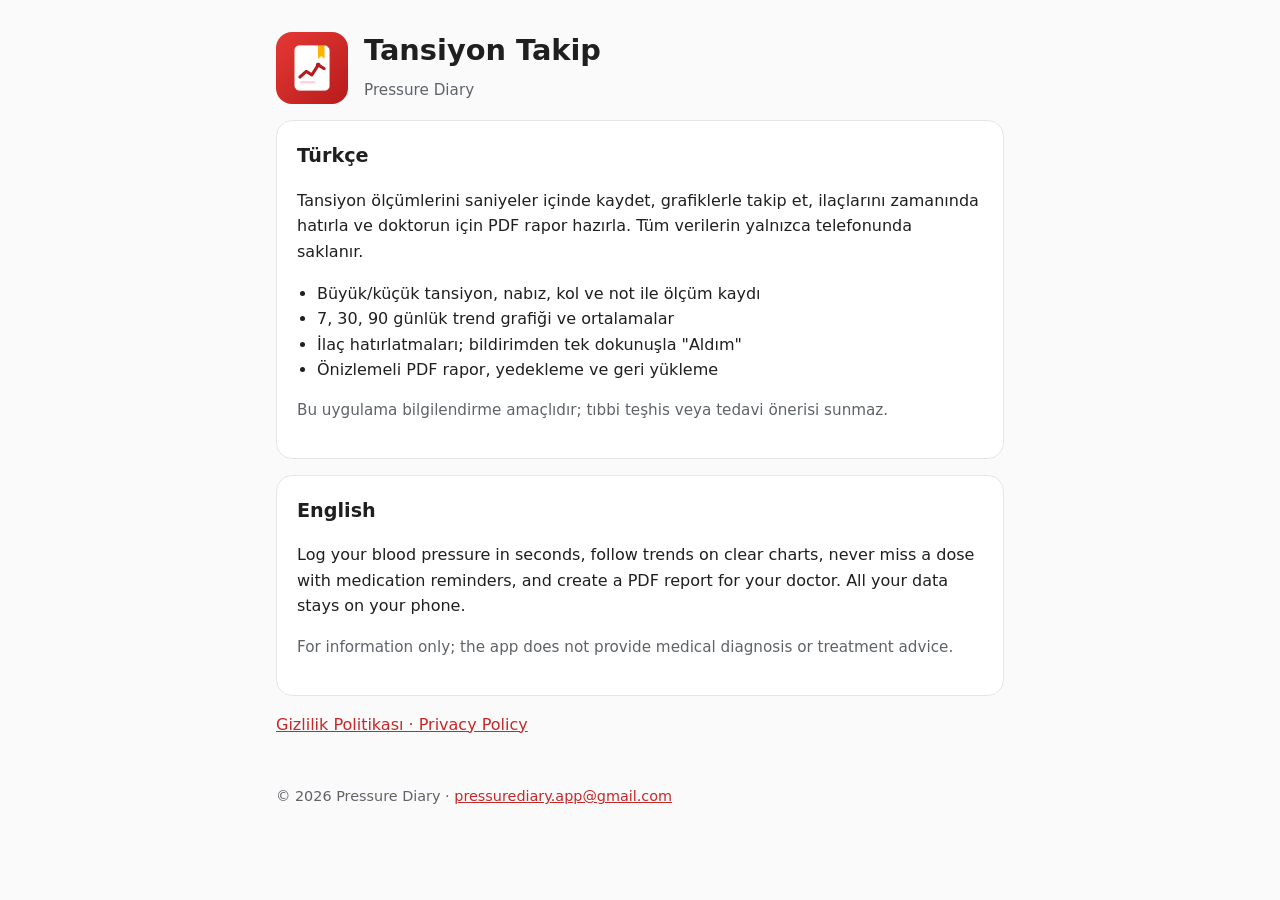
==== index.html @ acbf0330 "Website and privacy policy" ====
<!doctype html>
<html lang="tr">
<head>
  <meta charset="utf-8">
  <meta name="viewport" content="width=device-width, initial-scale=1">
  <title>Pressure Diary · Tansiyon Takip</title>
  <meta name="description" content="Tansiyon ölçümlerini kaydet, ilaç hatırlatmaları al, doktorun için PDF rapor oluştur. Log blood pressure, get medication reminders, share PDF reports.">
  <link rel="stylesheet" href="style.css">
</head>
<body>
<main>
  <div class="app">
    <img src="icon.png" alt="Pressure Diary icon">
    <div>
      <h1>Tansiyon Takip</h1>
      <span class="muted">Pressure Diary</span>
    </div>
  </div>

  <div class="card">
    <h2 style="margin-top:0">Türkçe</h2>
    <p>Tansiyon ölçümlerini saniyeler içinde kaydet, grafiklerle takip et, ilaçlarını zamanında hatırla ve doktorun için PDF rapor hazırla.
      Tüm verilerin yalnızca telefonunda saklanır.</p>
    <ul>
      <li>Büyük/küçük tansiyon, nabız, kol ve not ile ölçüm kaydı</li>
      <li>7, 30, 90 günlük trend grafiği ve ortalamalar</li>
      <li>İlaç hatırlatmaları; bildirimden tek dokunuşla "Aldım"</li>
      <li>Önizlemeli PDF rapor, yedekleme ve geri yükleme</li>
    </ul>
    <p class="muted">Bu uygulama bilgilendirme amaçlıdır; tıbbi teşhis veya tedavi önerisi sunmaz.</p>
  </div>

  <div class="card">
    <h2 style="margin-top:0">English</h2>
    <p>Log your blood pressure in seconds, follow trends on clear charts, never miss a dose with medication reminders,
      and create a PDF report for your doctor. All your data stays on your phone.</p>
    <p class="muted">For information only; the app does not provide medical diagnosis or treatment advice.</p>
  </div>

  <p><a href="privacy.html">Gizlilik Politikası · Privacy Policy</a></p>

  <footer>© 2026 Pressure Diary · <a href="mailto:pressurediary.app@gmail.com">pressurediary.app@gmail.com</a></footer>
</main>
</body>
</html>
---- style.css ----
:root {
  --bg: #fafafa;
  --surface: #ffffff;
  --text: #1f1f1f;
  --muted: #5f6368;
  --accent: #c62828;
  --border: #e6e6e6;
}
@media (prefers-color-scheme: dark) {
  :root {
    --bg: #121212;
    --surface: #1e1e1e;
    --text: #ececec;
    --muted: #a8a8a8;
    --accent: #ef6b6b;
    --border: #2c2c2c;
  }
}
* { box-sizing: border-box; }
body {
  margin: 0;
  background: var(--bg);
  color: var(--text);
  font: 16px/1.6 system-ui, -apple-system, "Segoe UI", Roboto, sans-serif;
}
main { max-width: 760px; margin: 0 auto; padding: 32px 16px 64px; }
a { color: var(--accent); }
h1 { font-size: 1.8rem; line-height: 1.25; margin: 0 0 8px; }
h2 { font-size: 1.2rem; margin: 32px 0 8px; }
h3 { font-size: 1rem; margin: 20px 0 4px; }
p, li { color: var(--text); }
.muted { color: var(--muted); font-size: 0.95rem; }
.card {
  background: var(--surface);
  border: 1px solid var(--border);
  border-radius: 16px;
  padding: 20px;
  margin: 16px 0;
}
.app { display: flex; gap: 16px; align-items: center; }
.app img { width: 72px; height: 72px; border-radius: 16px; flex: none; }
.lang { display: flex; gap: 12px; margin: 16px 0 8px; font-size: 0.95rem; }
table { width: 100%; border-collapse: collapse; font-size: 0.95rem; }
th, td { text-align: left; padding: 8px; border-bottom: 1px solid var(--border); vertical-align: top; }
footer { margin-top: 48px; color: var(--muted); font-size: 0.9rem; }
.card > ul { margin: 0; padding-left: 20px; }
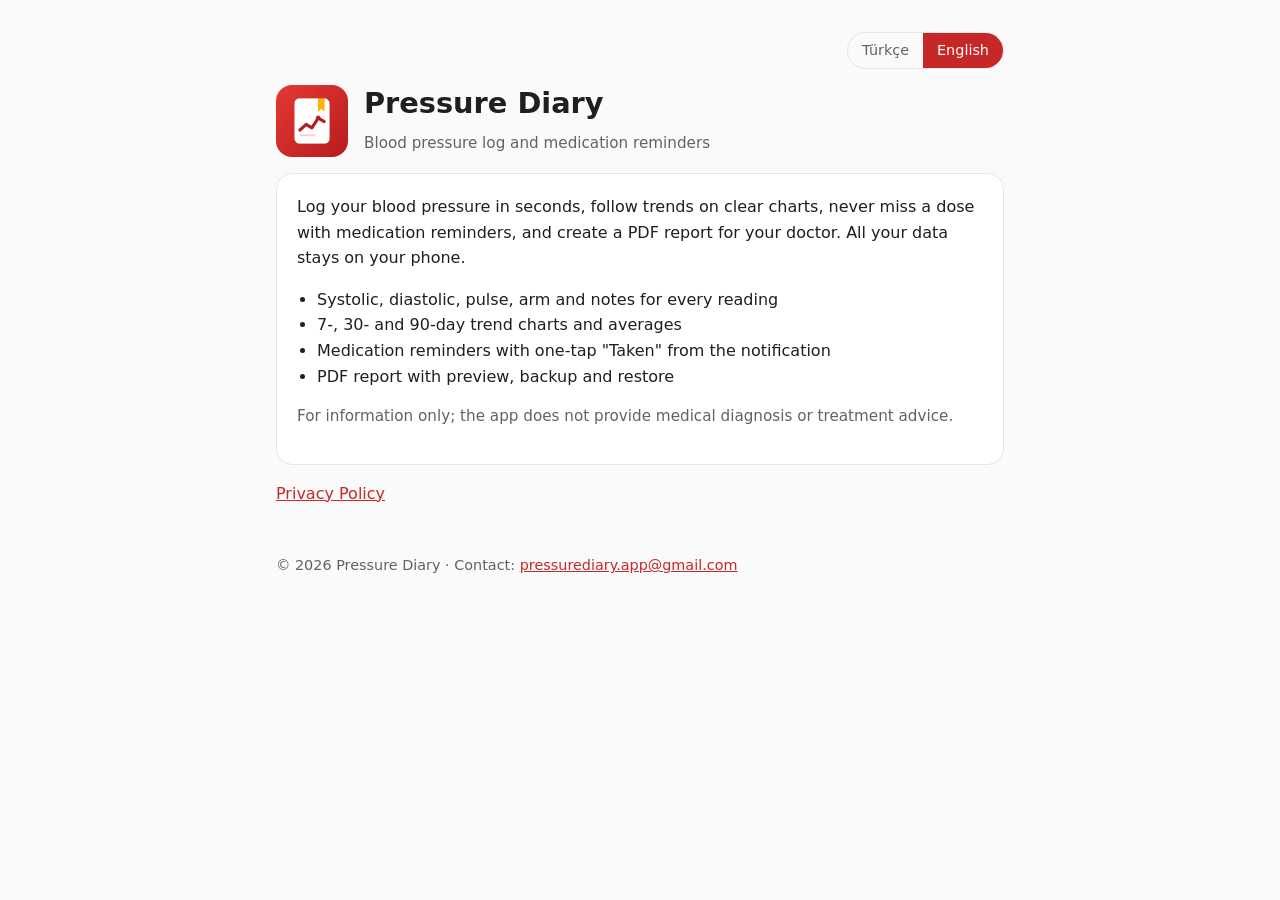
==== commit 6c7a870f: "Language switch: show one language at a time" ====
--- a/index.html
+++ b/index.html
@@ -1,25 +1,34 @@
 <!doctype html>
-<html lang="tr">
+<html lang="tr" data-title-tr="Tansiyon Takip · Tansiyon günlüğü ve ilaç hatırlatıcı"
+      data-title-en="Pressure Diary · Blood pressure log and medication reminders">
 <head>
   <meta charset="utf-8">
   <meta name="viewport" content="width=device-width, initial-scale=1">
-  <title>Pressure Diary · Tansiyon Takip</title>
+  <title>Tansiyon Takip · Pressure Diary</title>
   <meta name="description" content="Tansiyon ölçümlerini kaydet, ilaç hatırlatmaları al, doktorun için PDF rapor oluştur. Log blood pressure, get medication reminders, share PDF reports.">
   <link rel="stylesheet" href="style.css">
+  <script src="lang.js" defer></script>
 </head>
 <body>
 <main>
-  <div class="app">
-    <img src="icon.png" alt="Pressure Diary icon">
-    <div>
-      <h1>Tansiyon Takip</h1>
-      <span class="muted">Pressure Diary</span>
+  <div class="topbar">
+    <div class="switch" role="group" aria-label="Language / Dil">
+      <button type="button" data-set-lang="tr">Türkçe</button>
+      <button type="button" data-set-lang="en">English</button>
     </div>
   </div>
 
-  <div class="card">
-    <h2 style="margin-top:0">Türkçe</h2>
-    <p>Tansiyon ölçümlerini saniyeler içinde kaydet, grafiklerle takip et, ilaçlarını zamanında hatırla ve doktorun için PDF rapor hazırla.
+  <div class="app">
+    <img src="icon.png" alt="">
+    <div>
+      <h1><span data-lang="tr">Tansiyon Takip</span><span data-lang="en">Pressure Diary</span></h1>
+      <span class="muted" data-lang="tr">Tansiyon günlüğü ve ilaç hatırlatıcı</span>
+      <span class="muted" data-lang="en">Blood pressure log and medication reminders</span>
+    </div>
+  </div>
+
+  <div class="card" data-lang="tr">
+    <p style="margin-top:0">Tansiyon ölçümlerini saniyeler içinde kaydet, grafiklerle takip et, ilaçlarını zamanında hatırla ve doktorun için PDF rapor hazırla.
       Tüm verilerin yalnızca telefonunda saklanır.</p>
     <ul>
       <li>Büyük/küçük tansiyon, nabız, kol ve not ile ölçüm kaydı</li>
@@ -30,16 +39,26 @@
     <p class="muted">Bu uygulama bilgilendirme amaçlıdır; tıbbi teşhis veya tedavi önerisi sunmaz.</p>
   </div>
 
-  <div class="card">
-    <h2 style="margin-top:0">English</h2>
-    <p>Log your blood pressure in seconds, follow trends on clear charts, never miss a dose with medication reminders,
+  <div class="card" data-lang="en">
+    <p style="margin-top:0">Log your blood pressure in seconds, follow trends on clear charts, never miss a dose with medication reminders,
       and create a PDF report for your doctor. All your data stays on your phone.</p>
+    <ul>
+      <li>Systolic, diastolic, pulse, arm and notes for every reading</li>
+      <li>7-, 30- and 90-day trend charts and averages</li>
+      <li>Medication reminders with one-tap "Taken" from the notification</li>
+      <li>PDF report with preview, backup and restore</li>
+    </ul>
     <p class="muted">For information only; the app does not provide medical diagnosis or treatment advice.</p>
   </div>
 
-  <p><a href="privacy.html">Gizlilik Politikası · Privacy Policy</a></p>
+  <p>
+    <a href="privacy.html" data-lang="tr">Gizlilik Politikası</a>
+    <a href="privacy.html" data-lang="en">Privacy Policy</a>
+  </p>
 
-  <footer>© 2026 Pressure Diary · <a href="mailto:pressurediary.app@gmail.com">pressurediary.app@gmail.com</a></footer>
+  <footer>© 2026 Pressure Diary ·
+    <span data-lang="tr">İletişim:</span><span data-lang="en">Contact:</span>
+    <a href="mailto:pressurediary.app@gmail.com">pressurediary.app@gmail.com</a></footer>
 </main>
 </body>
 </html>
--- a/style.css
+++ b/style.css
@@ -44,3 +44,13 @@
 th, td { text-align: left; padding: 8px; border-bottom: 1px solid var(--border); vertical-align: top; }
 footer { margin-top: 48px; color: var(--muted); font-size: 0.9rem; }
 .card > ul { margin: 0; padding-left: 20px; }
+
+/* One language at a time (see lang.js) */
+html[lang="tr"] [data-lang="en"], html[lang="en"] [data-lang="tr"] { display: none !important; }
+.topbar { display: flex; justify-content: flex-end; margin-bottom: 16px; }
+.switch { display: inline-flex; border: 1px solid var(--border); border-radius: 999px; overflow: hidden; }
+.switch button {
+  font: inherit; font-size: 0.9rem; padding: 6px 14px; border: 0; cursor: pointer;
+  background: transparent; color: var(--muted);
+}
+.switch button[aria-pressed="true"] { background: var(--accent); color: #fff; }
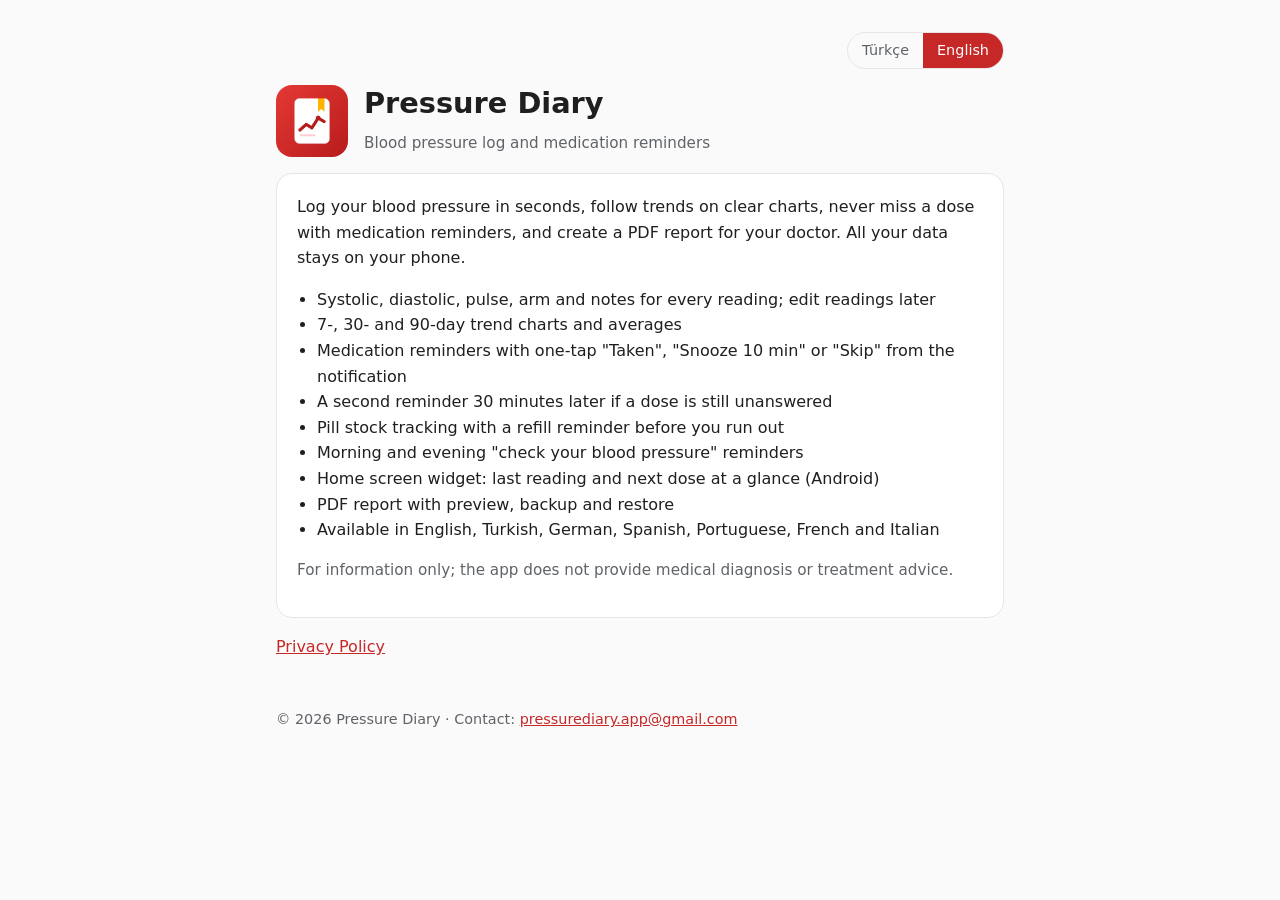
==== commit b8fe8350: "Site: new features, widget and notification details in privacy policy" ====
--- a/index.html
+++ b/index.html
@@ -31,10 +31,15 @@
     <p style="margin-top:0">Tansiyon ölçümlerini saniyeler içinde kaydet, grafiklerle takip et, ilaçlarını zamanında hatırla ve doktorun için PDF rapor hazırla.
       Tüm verilerin yalnızca telefonunda saklanır.</p>
     <ul>
-      <li>Büyük/küçük tansiyon, nabız, kol ve not ile ölçüm kaydı</li>
+      <li>Büyük/küçük tansiyon, nabız, kol ve not ile ölçüm kaydı; kayıtları sonradan düzenleme</li>
       <li>7, 30, 90 günlük trend grafiği ve ortalamalar</li>
-      <li>İlaç hatırlatmaları; bildirimden tek dokunuşla "Aldım"</li>
+      <li>İlaç hatırlatmaları; bildirimden tek dokunuşla "Aldım", "10 dk ertele" veya "Atla"</li>
+      <li>Yanıtlanmayan doz için 30 dakika sonra tekrar hatırlatma</li>
+      <li>İlaç stok takibi ve ilaç bitmeden uyarı</li>
+      <li>Sabah ve akşam "tansiyonunu ölç" hatırlatıcısı</li>
+      <li>Ana ekran widget'ı: son ölçüm ve sıradaki ilaç bir bakışta (Android)</li>
       <li>Önizlemeli PDF rapor, yedekleme ve geri yükleme</li>
+      <li>Türkçe, İngilizce, Almanca, İspanyolca, Portekizce, Fransızca ve İtalyanca</li>
     </ul>
     <p class="muted">Bu uygulama bilgilendirme amaçlıdır; tıbbi teşhis veya tedavi önerisi sunmaz.</p>
   </div>
@@ -43,10 +48,15 @@
     <p style="margin-top:0">Log your blood pressure in seconds, follow trends on clear charts, never miss a dose with medication reminders,
       and create a PDF report for your doctor. All your data stays on your phone.</p>
     <ul>
-      <li>Systolic, diastolic, pulse, arm and notes for every reading</li>
+      <li>Systolic, diastolic, pulse, arm and notes for every reading; edit readings later</li>
       <li>7-, 30- and 90-day trend charts and averages</li>
-      <li>Medication reminders with one-tap "Taken" from the notification</li>
+      <li>Medication reminders with one-tap "Taken", "Snooze 10 min" or "Skip" from the notification</li>
+      <li>A second reminder 30 minutes later if a dose is still unanswered</li>
+      <li>Pill stock tracking with a refill reminder before you run out</li>
+      <li>Morning and evening "check your blood pressure" reminders</li>
+      <li>Home screen widget: last reading and next dose at a glance (Android)</li>
       <li>PDF report with preview, backup and restore</li>
+      <li>Available in English, Turkish, German, Spanish, Portuguese, French and Italian</li>
     </ul>
     <p class="muted">For information only; the app does not provide medical diagnosis or treatment advice.</p>
   </div>
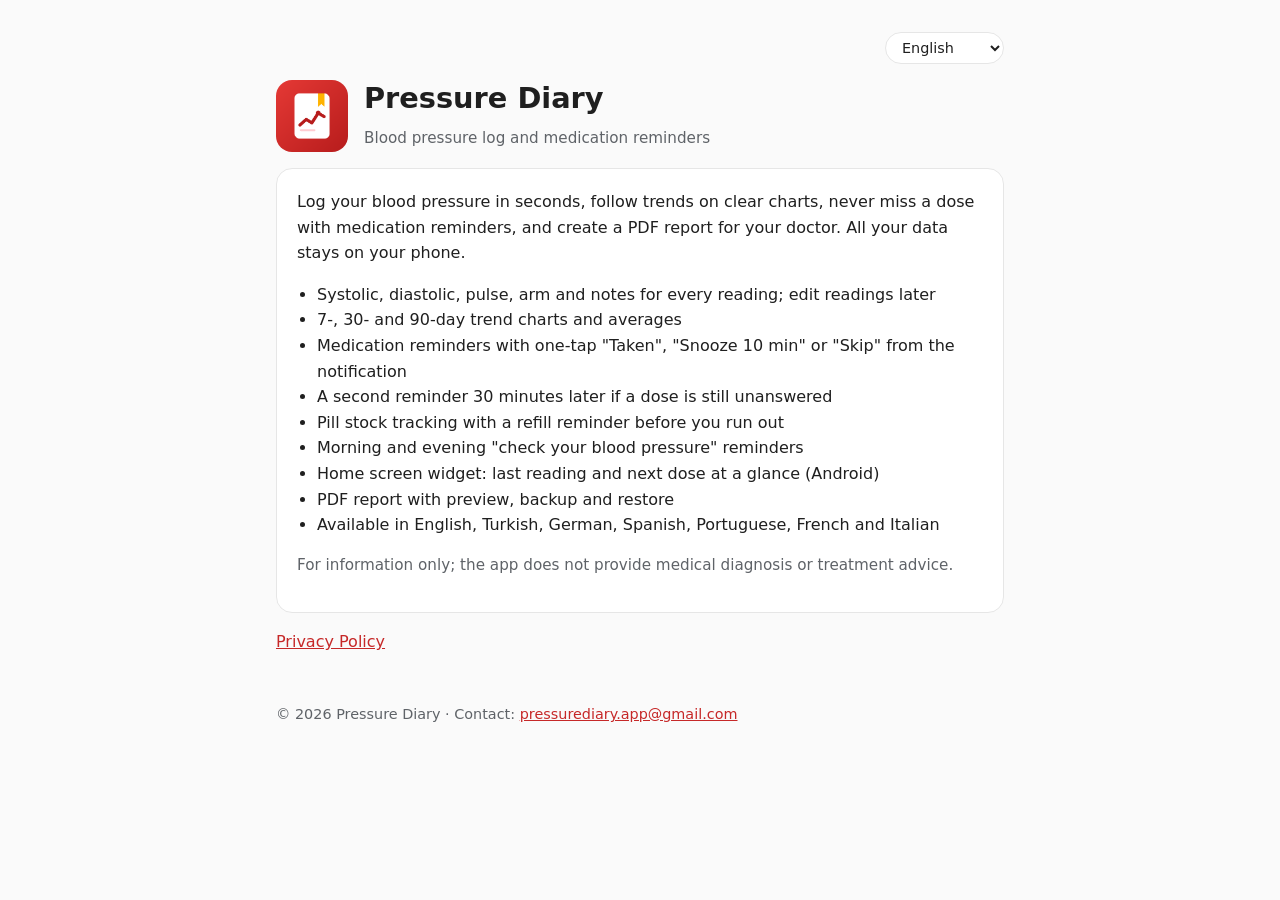
==== commit 1fe0e1b0: "Site: German, Spanish, Portuguese, French and Italian" ====
--- a/index.html
+++ b/index.html
@@ -1,6 +1,11 @@
 <!doctype html>
 <html lang="tr" data-title-tr="Tansiyon Takip · Tansiyon günlüğü ve ilaç hatırlatıcı"
-      data-title-en="Pressure Diary · Blood pressure log and medication reminders">
+      data-title-en="Pressure Diary · Blood pressure log and medication reminders"
+      data-title-de="Blutdruck-Tagebuch · Blutdruck-Protokoll und Medikamentenerinnerungen"
+      data-title-es="Diario de Presión · Registro de presión arterial y recordatorios de medicamentos"
+      data-title-pt="Diário de Pressão · Registro de pressão arterial e lembretes de medicamentos"
+      data-title-fr="Journal de Tension · Suivi de la tension artérielle et rappels de médicaments"
+      data-title-it="Diario della Pressione · Registro della pressione arteriosa e promemoria dei farmaci">
 <head>
   <meta charset="utf-8">
   <meta name="viewport" content="width=device-width, initial-scale=1">
@@ -12,18 +17,28 @@
 <body>
 <main>
   <div class="topbar">
-    <div class="switch" role="group" aria-label="Language / Dil">
-      <button type="button" data-set-lang="tr">Türkçe</button>
-      <button type="button" data-set-lang="en">English</button>
-    </div>
+    <select class="lang-select" data-lang-select aria-label="Language / Dil">
+      <option value="tr">Türkçe</option>
+      <option value="en">English</option>
+      <option value="de">Deutsch</option>
+      <option value="es">Español</option>
+      <option value="pt">Português</option>
+      <option value="fr">Français</option>
+      <option value="it">Italiano</option>
+    </select>
   </div>
 
   <div class="app">
     <img src="icon.png" alt="">
     <div>
-      <h1><span data-lang="tr">Tansiyon Takip</span><span data-lang="en">Pressure Diary</span></h1>
+      <h1><span data-lang="tr">Tansiyon Takip</span><span data-lang="en">Pressure Diary</span><span data-lang="de">Blutdruck-Tagebuch</span><span data-lang="es">Diario de Presión</span><span data-lang="pt">Diário de Pressão</span><span data-lang="fr">Journal de Tension</span><span data-lang="it">Diario della Pressione</span></h1>
       <span class="muted" data-lang="tr">Tansiyon günlüğü ve ilaç hatırlatıcı</span>
       <span class="muted" data-lang="en">Blood pressure log and medication reminders</span>
+      <span class="muted" data-lang="de">Blutdruck-Protokoll und Medikamentenerinnerungen</span>
+      <span class="muted" data-lang="es">Registro de presión arterial y recordatorios de medicamentos</span>
+      <span class="muted" data-lang="pt">Registro de pressão arterial e lembretes de medicamentos</span>
+      <span class="muted" data-lang="fr">Suivi de la tension artérielle et rappels de médicaments</span>
+      <span class="muted" data-lang="it">Registro della pressione arteriosa e promemoria dei farmaci</span>
     </div>
   </div>
 
@@ -61,13 +76,103 @@
     <p class="muted">For information only; the app does not provide medical diagnosis or treatment advice.</p>
   </div>
 
+  <div class="card" data-lang="de">
+    <p style="margin-top:0">Erfasse deinen Blutdruck in Sekunden, verfolge Trends in übersichtlichen Diagrammen, verpasse dank Medikamentenerinnerungen keine Dosis mehr
+      und erstelle einen PDF-Bericht für deinen Arzt. Alle deine Daten bleiben auf deinem Handy.</p>
+    <ul>
+      <li>Systolisch, diastolisch, Puls, Arm und Notizen für jede Messung; Messungen später bearbeiten</li>
+      <li>Trenddiagramme und Durchschnittswerte über 7, 30 und 90 Tage</li>
+      <li>Medikamentenerinnerungen mit „Eingenommen“, „In 10 Min. erinnern“ oder „Auslassen“ per Fingertipp direkt aus der Benachrichtigung</li>
+      <li>Eine zweite Erinnerung 30 Minuten später, wenn eine Dosis noch unbeantwortet ist</li>
+      <li>Tablettenvorrat verfolgen, mit Nachkauf-Erinnerung, bevor er aufgebraucht ist</li>
+      <li>Erinnerungen morgens und abends: „Miss deinen Blutdruck“</li>
+      <li>Startbildschirm-Widget: letzte Messung und nächste Dosis auf einen Blick (Android)</li>
+      <li>PDF-Bericht mit Vorschau, Sicherung und Wiederherstellung</li>
+      <li>Verfügbar auf Englisch, Türkisch, Deutsch, Spanisch, Portugiesisch, Französisch und Italienisch</li>
+    </ul>
+    <p class="muted">Nur zu Informationszwecken; die App bietet keine medizinische Diagnose oder Behandlungsempfehlung.</p>
+  </div>
+
+  <div class="card" data-lang="es">
+    <p style="margin-top:0">Registra tu presión arterial en segundos, sigue su evolución en gráficos claros, no te saltes ninguna dosis gracias a los recordatorios de medicamentos
+      y crea un informe PDF para tu médico. Todos tus datos se quedan en tu teléfono.</p>
+    <ul>
+      <li>Sistólica, diastólica, pulso, brazo y notas en cada medición; edita las mediciones más tarde</li>
+      <li>Gráficos de evolución y promedios de 7, 30 y 90 días</li>
+      <li>Recordatorios de medicamentos con "Tomada", "Posponer 10 min" u "Omitir" con un solo toque desde la notificación</li>
+      <li>Un segundo recordatorio 30 minutos después si una dosis sigue sin respuesta</li>
+      <li>Control de existencias de pastillas con un recordatorio de reposición antes de que se acaben</li>
+      <li>Recordatorios de mañana y de noche para "medir tu presión arterial"</li>
+      <li>Widget de pantalla de inicio: última medición y próxima dosis de un vistazo (Android)</li>
+      <li>Informe PDF con vista previa, copia de seguridad y restauración</li>
+      <li>Disponible en inglés, turco, alemán, español, portugués, francés e italiano</li>
+    </ul>
+    <p class="muted">Solo informativo; la app no ofrece diagnóstico médico ni consejos de tratamiento.</p>
+  </div>
+
+  <div class="card" data-lang="pt">
+    <p style="margin-top:0">Registre sua pressão arterial em segundos, acompanhe as tendências em gráficos claros, nunca esqueça uma dose com os lembretes de medicamentos
+      e crie um relatório em PDF para o seu médico. Todos os seus dados ficam no seu celular.</p>
+    <ul>
+      <li>Sistólica, diastólica, pulso, braço e anotações em cada medição; edite as medições depois</li>
+      <li>Gráficos de tendência e médias de 7, 30 e 90 dias</li>
+      <li>Lembretes de medicamentos com "Tomei", "Adiar 10 min" ou "Pular" com um toque direto na notificação</li>
+      <li>Um segundo lembrete 30 minutos depois se uma dose ainda não tiver sido respondida</li>
+      <li>Controle do estoque de comprimidos com lembrete de reposição antes que acabem</li>
+      <li>Lembretes de manhã e à noite para "medir sua pressão arterial"</li>
+      <li>Widget na tela inicial: última medição e próxima dose num relance (Android)</li>
+      <li>Relatório em PDF com pré-visualização, backup e restauração</li>
+      <li>Disponível em inglês, turco, alemão, espanhol, português, francês e italiano</li>
+    </ul>
+    <p class="muted">Apenas informativo; o app não fornece diagnóstico médico nem orientação de tratamento.</p>
+  </div>
+
+  <div class="card" data-lang="fr">
+    <p style="margin-top:0">Notez votre tension artérielle en quelques secondes, suivez son évolution sur des graphiques clairs, n’oubliez plus aucune prise grâce aux rappels de médicaments,
+      et créez un rapport PDF pour votre médecin. Toutes vos données restent sur votre téléphone.</p>
+    <ul>
+      <li>Systolique, diastolique, pouls, bras et notes pour chaque mesure ; modifiez vos mesures plus tard</li>
+      <li>Graphiques d’évolution et moyennes sur 7, 30 et 90 jours</li>
+      <li>Rappels de médicaments avec « Pris », « Rappel dans 10 min » ou « Ignorer » en un geste depuis la notification</li>
+      <li>Un second rappel 30 minutes plus tard si une prise reste sans réponse</li>
+      <li>Suivi du stock de comprimés avec un rappel de renouvellement avant d’être à court</li>
+      <li>Rappels « Mesurez votre tension » le matin et le soir</li>
+      <li>Widget d’écran d’accueil : dernière mesure et prochaine prise en un coup d’œil (Android)</li>
+      <li>Rapport PDF avec aperçu, sauvegarde et restauration</li>
+      <li>Disponible en anglais, turc, allemand, espagnol, portugais, français et italien</li>
+    </ul>
+    <p class="muted">À titre informatif uniquement ; l’application ne fournit ni diagnostic médical ni conseil de traitement.</p>
+  </div>
+
+  <div class="card" data-lang="it">
+    <p style="margin-top:0">Registra la pressione arteriosa in pochi secondi, segui l’andamento su grafici chiari, non saltare mai una dose grazie ai promemoria dei farmaci
+      e crea un report PDF per il tuo medico. Tutti i tuoi dati restano sul tuo telefono.</p>
+    <ul>
+      <li>Sistolica, diastolica, battito, braccio e note per ogni misurazione; puoi modificare le misurazioni in seguito</li>
+      <li>Grafici dell’andamento e medie a 7, 30 e 90 giorni</li>
+      <li>Promemoria dei farmaci con “Presa”, “Posticipa 10 min” o “Salta” con un solo tocco dalla notifica</li>
+      <li>Un secondo promemoria 30 minuti dopo se una dose è ancora senza risposta</li>
+      <li>Monitoraggio della scorta di compresse con un promemoria per il rifornimento prima che finiscano</li>
+      <li>Promemoria mattutini e serali per “misurare la pressione”</li>
+      <li>Widget della schermata Home: ultima misurazione e prossima dose a colpo d’occhio (Android)</li>
+      <li>Report PDF con anteprima, backup e ripristino</li>
+      <li>Disponibile in inglese, turco, tedesco, spagnolo, portoghese, francese e italiano</li>
+    </ul>
+    <p class="muted">Solo a scopo informativo; l’app non fornisce diagnosi mediche né consigli terapeutici.</p>
+  </div>
+
   <p>
     <a href="privacy.html" data-lang="tr">Gizlilik Politikası</a>
     <a href="privacy.html" data-lang="en">Privacy Policy</a>
+    <a href="privacy.html" data-lang="de">Datenschutzerklärung</a>
+    <a href="privacy.html" data-lang="es">Política de privacidad</a>
+    <a href="privacy.html" data-lang="pt">Política de Privacidade</a>
+    <a href="privacy.html" data-lang="fr">Politique de confidentialité</a>
+    <a href="privacy.html" data-lang="it">Informativa sulla privacy</a>
   </p>
 
   <footer>© 2026 Pressure Diary ·
-    <span data-lang="tr">İletişim:</span><span data-lang="en">Contact:</span>
+    <span data-lang="tr">İletişim:</span><span data-lang="en">Contact:</span><span data-lang="de">Kontakt:</span><span data-lang="es">Contacto:</span><span data-lang="pt">Contato:</span><span data-lang="fr">Contact :</span><span data-lang="it">Contatto:</span>
     <a href="mailto:pressurediary.app@gmail.com">pressurediary.app@gmail.com</a></footer>
 </main>
 </body>
--- a/style.css
+++ b/style.css
@@ -46,11 +46,16 @@
 .card > ul { margin: 0; padding-left: 20px; }
 
 /* One language at a time (see lang.js) */
-html[lang="tr"] [data-lang="en"], html[lang="en"] [data-lang="tr"] { display: none !important; }
+html[lang="tr"] [data-lang]:not([data-lang="tr"]) { display: none !important; }
+html[lang="en"] [data-lang]:not([data-lang="en"]) { display: none !important; }
+html[lang="de"] [data-lang]:not([data-lang="de"]) { display: none !important; }
+html[lang="es"] [data-lang]:not([data-lang="es"]) { display: none !important; }
+html[lang="pt"] [data-lang]:not([data-lang="pt"]) { display: none !important; }
+html[lang="fr"] [data-lang]:not([data-lang="fr"]) { display: none !important; }
+html[lang="it"] [data-lang]:not([data-lang="it"]) { display: none !important; }
 .topbar { display: flex; justify-content: flex-end; margin-bottom: 16px; }
-.switch { display: inline-flex; border: 1px solid var(--border); border-radius: 999px; overflow: hidden; }
-.switch button {
-  font: inherit; font-size: 0.9rem; padding: 6px 14px; border: 0; cursor: pointer;
-  background: transparent; color: var(--muted);
+.lang-select {
+  font: inherit; font-size: 0.9rem; padding: 6px 12px; cursor: pointer;
+  border: 1px solid var(--border); border-radius: 999px;
+  background: var(--surface); color: var(--text);
 }
-.switch button[aria-pressed="true"] { background: var(--accent); color: #fff; }
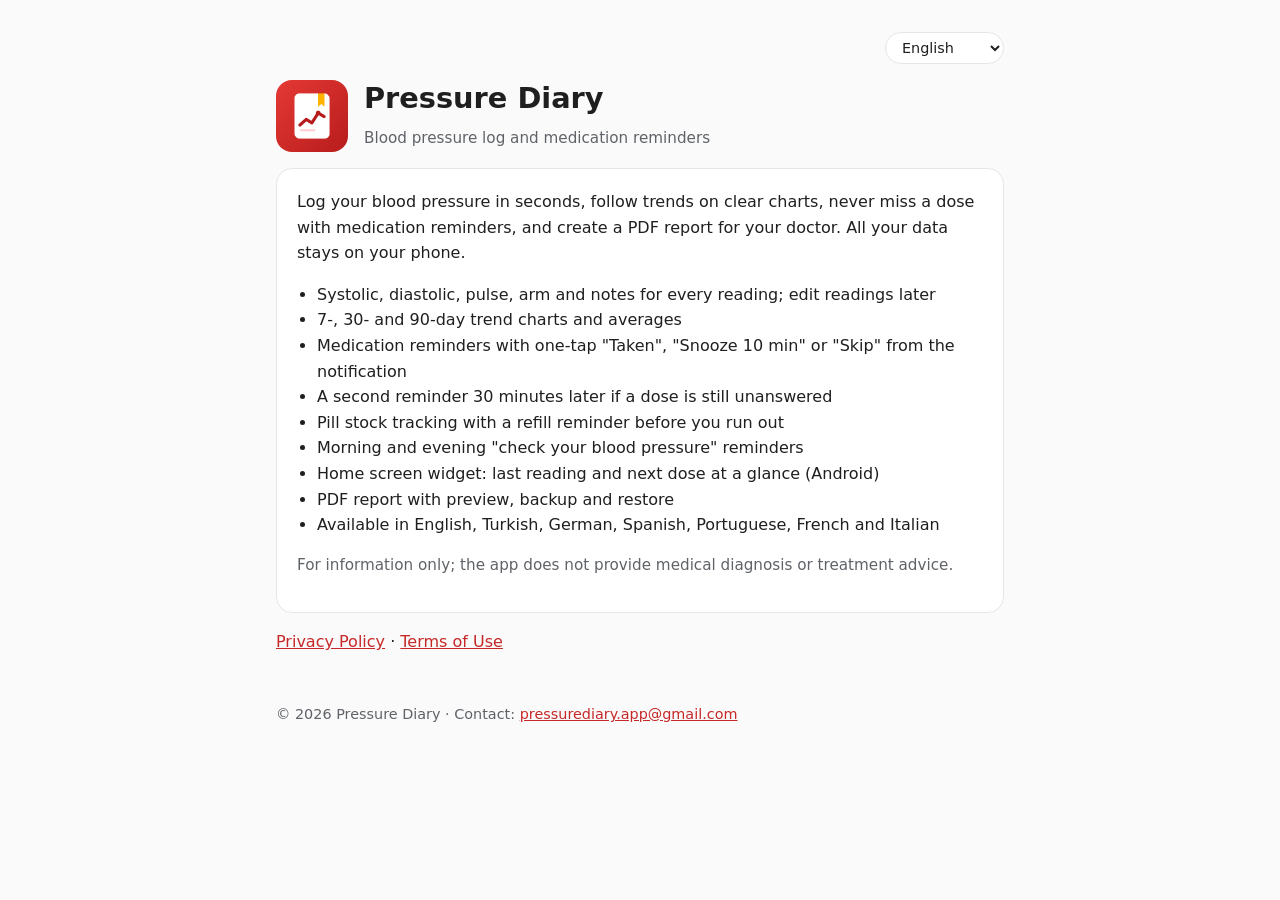
==== commit dcf43a5d: "Terms of Use in 7 languages" ====
--- a/index.html
+++ b/index.html
@@ -169,6 +169,13 @@
     <a href="privacy.html" data-lang="pt">Política de Privacidade</a>
     <a href="privacy.html" data-lang="fr">Politique de confidentialité</a>
     <a href="privacy.html" data-lang="it">Informativa sulla privacy</a>
+    <span data-lang="tr">· <a href="terms.html">Kullanım Koşulları</a></span>
+    <span data-lang="en">· <a href="terms.html">Terms of Use</a></span>
+    <span data-lang="de">· <a href="terms.html">Nutzungsbedingungen</a></span>
+    <span data-lang="es">· <a href="terms.html">Condiciones de uso</a></span>
+    <span data-lang="pt">· <a href="terms.html">Termos de Uso</a></span>
+    <span data-lang="fr">· <a href="terms.html">Conditions d’utilisation</a></span>
+    <span data-lang="it">· <a href="terms.html">Condizioni d’uso</a></span>
   </p>
 
   <footer>© 2026 Pressure Diary ·
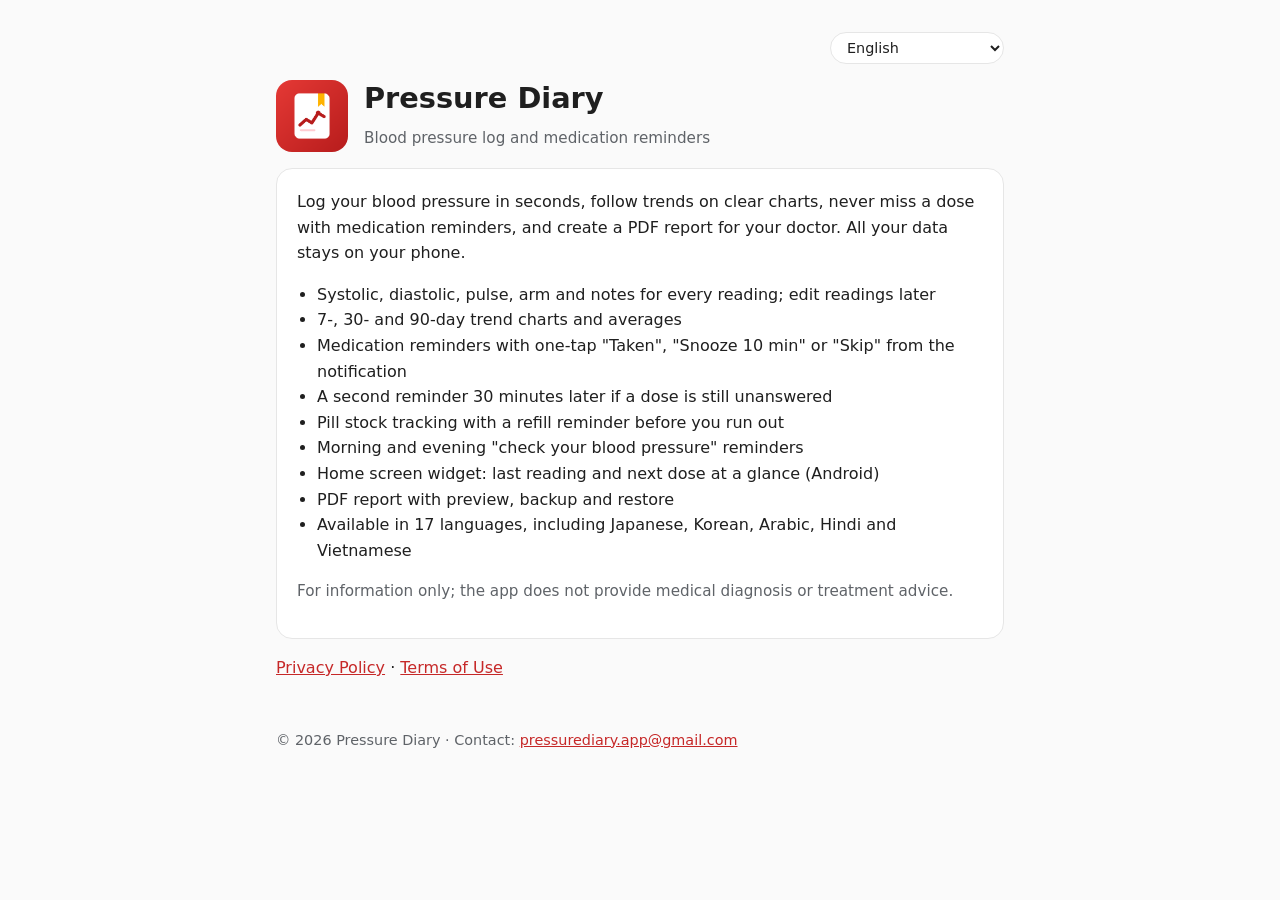
==== commit 827906ef: "Add 10 languages to site: ru, uk, pl, id, hi, ar, ja, ko, vi, nl Home, privacy and terms pages now c" ====
--- a/index.html
+++ b/index.html
@@ -5,7 +5,17 @@
       data-title-es="Diario de Presión · Registro de presión arterial y recordatorios de medicamentos"
       data-title-pt="Diário de Pressão · Registro de pressão arterial e lembretes de medicamentos"
       data-title-fr="Journal de Tension · Suivi de la tension artérielle et rappels de médicaments"
-      data-title-it="Diario della Pressione · Registro della pressione arteriosa e promemoria dei farmaci">
+      data-title-it="Diario della Pressione · Registro della pressione arteriosa e promemoria dei farmaci"
+      data-title-ru="Дневник давления · Дневник давления и напоминания о лекарствах"
+      data-title-uk="Щоденник тиску · Щоденник тиску та нагадування про ліки"
+      data-title-pl="Dziennik ciśnienia · Dziennik ciśnienia i przypomnienia o lekach"
+      data-title-id="Catatan Tensi · Catatan tekanan darah dan pengingat obat"
+      data-title-hi="बीपी डायरी · ब्लड प्रेशर डायरी और दवा रिमाइंडर"
+      data-title-ar="مفكرة ضغط الدم · مفكرة ضغط الدم وتذكيرات الأدوية"
+      data-title-ja="血圧手帳 · 血圧の記録とお薬のリマインダー"
+      data-title-ko="혈압 수첩 · 혈압 기록과 복약 알림"
+      data-title-vi="Nhật ký huyết áp · Nhật ký huyết áp và nhắc uống thuốc"
+      data-title-nl="Bloeddrukdagboek · Bloeddruklogboek en medicijnherinneringen">
 <head>
   <meta charset="utf-8">
   <meta name="viewport" content="width=device-width, initial-scale=1">
@@ -25,13 +35,23 @@
       <option value="pt">Português</option>
       <option value="fr">Français</option>
       <option value="it">Italiano</option>
+      <option value="ru">Русский</option>
+      <option value="uk">Українська</option>
+      <option value="pl">Polski</option>
+      <option value="id">Bahasa Indonesia</option>
+      <option value="hi">हिन्दी</option>
+      <option value="ar">العربية</option>
+      <option value="ja">日本語</option>
+      <option value="ko">한국어</option>
+      <option value="vi">Tiếng Việt</option>
+      <option value="nl">Nederlands</option>
     </select>
   </div>
 
   <div class="app">
     <img src="icon.png" alt="">
     <div>
-      <h1><span data-lang="tr">Tansiyon Takip</span><span data-lang="en">Pressure Diary</span><span data-lang="de">Blutdruck-Tagebuch</span><span data-lang="es">Diario de Presión</span><span data-lang="pt">Diário de Pressão</span><span data-lang="fr">Journal de Tension</span><span data-lang="it">Diario della Pressione</span></h1>
+      <h1><span data-lang="tr">Tansiyon Takip</span><span data-lang="en">Pressure Diary</span><span data-lang="de">Blutdruck-Tagebuch</span><span data-lang="es">Diario de Presión</span><span data-lang="pt">Diário de Pressão</span><span data-lang="fr">Journal de Tension</span><span data-lang="it">Diario della Pressione</span><span data-lang="ru">Дневник давления</span><span data-lang="uk">Щоденник тиску</span><span data-lang="pl">Dziennik ciśnienia</span><span data-lang="id">Catatan Tensi</span><span data-lang="hi">बीपी डायरी</span><span data-lang="ar">مفكرة ضغط الدم</span><span data-lang="ja">血圧手帳</span><span data-lang="ko">혈압 수첩</span><span data-lang="vi">Nhật ký huyết áp</span><span data-lang="nl">Bloeddrukdagboek</span></h1>
       <span class="muted" data-lang="tr">Tansiyon günlüğü ve ilaç hatırlatıcı</span>
       <span class="muted" data-lang="en">Blood pressure log and medication reminders</span>
       <span class="muted" data-lang="de">Blutdruck-Protokoll und Medikamentenerinnerungen</span>
@@ -39,6 +59,16 @@
       <span class="muted" data-lang="pt">Registro de pressão arterial e lembretes de medicamentos</span>
       <span class="muted" data-lang="fr">Suivi de la tension artérielle et rappels de médicaments</span>
       <span class="muted" data-lang="it">Registro della pressione arteriosa e promemoria dei farmaci</span>
+      <span class="muted" data-lang="ru">Дневник давления и напоминания о лекарствах</span>
+      <span class="muted" data-lang="uk">Щоденник тиску та нагадування про ліки</span>
+      <span class="muted" data-lang="pl">Dziennik ciśnienia i przypomnienia o lekach</span>
+      <span class="muted" data-lang="id">Catatan tekanan darah dan pengingat obat</span>
+      <span class="muted" data-lang="hi">ब्लड प्रेशर डायरी और दवा रिमाइंडर</span>
+      <span class="muted" data-lang="ar">مفكرة ضغط الدم وتذكيرات الأدوية</span>
+      <span class="muted" data-lang="ja">血圧の記録とお薬のリマインダー</span>
+      <span class="muted" data-lang="ko">혈압 기록과 복약 알림</span>
+      <span class="muted" data-lang="vi">Nhật ký huyết áp và nhắc uống thuốc</span>
+      <span class="muted" data-lang="nl">Bloeddruklogboek en medicijnherinneringen</span>
     </div>
   </div>
 
@@ -54,7 +84,7 @@
       <li>Sabah ve akşam "tansiyonunu ölç" hatırlatıcısı</li>
       <li>Ana ekran widget'ı: son ölçüm ve sıradaki ilaç bir bakışta (Android)</li>
       <li>Önizlemeli PDF rapor, yedekleme ve geri yükleme</li>
-      <li>Türkçe, İngilizce, Almanca, İspanyolca, Portekizce, Fransızca ve İtalyanca</li>
+      <li>17 dilde: Türkçe, İngilizce, Almanca, İspanyolca, Portekizce, Fransızca, İtalyanca, Felemenkçe, Rusça, Ukraynaca, Lehçe, Endonezce, Vietnamca, Hintçe, Arapça, Japonca ve Korece</li>
     </ul>
     <p class="muted">Bu uygulama bilgilendirme amaçlıdır; tıbbi teşhis veya tedavi önerisi sunmaz.</p>
   </div>
@@ -71,7 +101,7 @@
       <li>Morning and evening "check your blood pressure" reminders</li>
       <li>Home screen widget: last reading and next dose at a glance (Android)</li>
       <li>PDF report with preview, backup and restore</li>
-      <li>Available in English, Turkish, German, Spanish, Portuguese, French and Italian</li>
+      <li>Available in 17 languages, including Japanese, Korean, Arabic, Hindi and Vietnamese</li>
     </ul>
     <p class="muted">For information only; the app does not provide medical diagnosis or treatment advice.</p>
   </div>
@@ -88,7 +118,7 @@
       <li>Erinnerungen morgens und abends: „Miss deinen Blutdruck“</li>
       <li>Startbildschirm-Widget: letzte Messung und nächste Dosis auf einen Blick (Android)</li>
       <li>PDF-Bericht mit Vorschau, Sicherung und Wiederherstellung</li>
-      <li>Verfügbar auf Englisch, Türkisch, Deutsch, Spanisch, Portugiesisch, Französisch und Italienisch</li>
+      <li>Verfügbar in 17 Sprachen, darunter Niederländisch, Polnisch, Russisch, Japanisch und Koreanisch</li>
     </ul>
     <p class="muted">Nur zu Informationszwecken; die App bietet keine medizinische Diagnose oder Behandlungsempfehlung.</p>
   </div>
@@ -105,7 +135,7 @@
       <li>Recordatorios de mañana y de noche para "medir tu presión arterial"</li>
       <li>Widget de pantalla de inicio: última medición y próxima dosis de un vistazo (Android)</li>
       <li>Informe PDF con vista previa, copia de seguridad y restauración</li>
-      <li>Disponible en inglés, turco, alemán, español, portugués, francés e italiano</li>
+      <li>Disponible en 17 idiomas, entre ellos japonés, coreano, árabe, hindi y vietnamita</li>
     </ul>
     <p class="muted">Solo informativo; la app no ofrece diagnóstico médico ni consejos de tratamiento.</p>
   </div>
@@ -122,7 +152,7 @@
       <li>Lembretes de manhã e à noite para "medir sua pressão arterial"</li>
       <li>Widget na tela inicial: última medição e próxima dose num relance (Android)</li>
       <li>Relatório em PDF com pré-visualização, backup e restauração</li>
-      <li>Disponível em inglês, turco, alemão, espanhol, português, francês e italiano</li>
+      <li>Disponível em 17 idiomas, incluindo japonês, coreano, árabe, hindi e vietnamita</li>
     </ul>
     <p class="muted">Apenas informativo; o app não fornece diagnóstico médico nem orientação de tratamento.</p>
   </div>
@@ -139,7 +169,7 @@
       <li>Rappels « Mesurez votre tension » le matin et le soir</li>
       <li>Widget d’écran d’accueil : dernière mesure et prochaine prise en un coup d’œil (Android)</li>
       <li>Rapport PDF avec aperçu, sauvegarde et restauration</li>
-      <li>Disponible en anglais, turc, allemand, espagnol, portugais, français et italien</li>
+      <li>Disponible en 17 langues, dont le japonais, le coréen, l’arabe, le hindi et le vietnamien</li>
     </ul>
     <p class="muted">À titre informatif uniquement ; l’application ne fournit ni diagnostic médical ni conseil de traitement.</p>
   </div>
@@ -156,9 +186,169 @@
       <li>Promemoria mattutini e serali per “misurare la pressione”</li>
       <li>Widget della schermata Home: ultima misurazione e prossima dose a colpo d’occhio (Android)</li>
       <li>Report PDF con anteprima, backup e ripristino</li>
-      <li>Disponibile in inglese, turco, tedesco, spagnolo, portoghese, francese e italiano</li>
+      <li>Disponibile in 17 lingue, tra cui giapponese, coreano, arabo, hindi e vietnamita</li>
     </ul>
     <p class="muted">Solo a scopo informativo; l’app non fornisce diagnosi mediche né consigli terapeutici.</p>
+  </div>
+
+  <div class="card" data-lang="ru">
+    <p style="margin-top:0">Записывайте давление за секунды, следите за динамикой на понятных графиках, не пропускайте приём лекарств благодаря напоминаниям и создавайте PDF-отчёт для врача. Все ваши данные остаются на вашем телефоне.</p>
+    <ul>
+      <li>Верхнее и нижнее давление, пульс, рука и заметки для каждого измерения; измерения можно изменить позже</li>
+      <li>Графики динамики и средние значения за 7, 30 и 90 дней</li>
+      <li>Напоминания о лекарствах: «Принято», «Отложить на 10 мин» или «Пропустить» одним нажатием прямо из уведомления</li>
+      <li>Повторное напоминание через 30 минут, если приём не отмечен</li>
+      <li>Учёт запаса таблеток и напоминание пополнить его, пока они не закончились</li>
+      <li>Утренние и вечерние напоминания «проверьте давление»</li>
+      <li>Виджет на главном экране: последнее измерение и следующий приём с первого взгляда (Android)</li>
+      <li>PDF-отчёт с предпросмотром, резервное копирование и восстановление</li>
+      <li>Доступно на 17 языках, включая русский, украинский, японский и корейский</li>
+    </ul>
+    <p class="muted">Только для информации; приложение не ставит диагноз и не даёт рекомендаций по лечению.</p>
+  </div>
+
+  <div class="card" data-lang="uk">
+    <p style="margin-top:0">Записуйте тиск за секунди, стежте за динамікою на зрозумілих графіках, не пропускайте прийом ліків завдяки нагадуванням і створюйте PDF-звіт для лікаря. Усі ваші дані залишаються на вашому телефоні.</p>
+    <ul>
+      <li>Верхній і нижній тиск, пульс, рука та нотатки для кожного вимірювання; вимірювання можна змінити пізніше</li>
+      <li>Графіки динаміки та середні значення за 7, 30 і 90 днів</li>
+      <li>Нагадування про ліки: «Прийнято», «Відкласти на 10 хв» або «Пропустити» одним дотиком просто зі сповіщення</li>
+      <li>Повторне нагадування через 30 хвилин, якщо прийом не позначено</li>
+      <li>Облік запасу таблеток і нагадування поповнити його, доки вони не закінчилися</li>
+      <li>Ранкові та вечірні нагадування «перевірте тиск»</li>
+      <li>Віджет на головному екрані: останнє вимірювання та наступний прийом з першого погляду (Android)</li>
+      <li>PDF-звіт з попереднім переглядом, резервне копіювання та відновлення</li>
+      <li>Доступно 17 мовами, зокрема українською, японською та корейською</li>
+    </ul>
+    <p class="muted">Лише для інформації; застосунок не ставить діагноз і не дає рекомендацій щодо лікування.</p>
+  </div>
+
+  <div class="card" data-lang="pl">
+    <p style="margin-top:0">Zapisuj ciśnienie w kilka sekund, śledź zmiany na przejrzystych wykresach, nie pomijaj dawek dzięki przypomnieniom o lekach i twórz raport PDF dla lekarza. Wszystkie Twoje dane zostają w Twoim telefonie.</p>
+    <ul>
+      <li>Ciśnienie skurczowe i rozkurczowe, tętno, ręka i notatki przy każdym pomiarze; pomiary można później edytować</li>
+      <li>Wykresy trendów i średnie z 7, 30 i 90 dni</li>
+      <li>Przypomnienia o lekach z opcjami „Przyjęto”, „Przypomnij za 10 min” lub „Pomiń” jednym dotknięciem w powiadomieniu</li>
+      <li>Drugie przypomnienie po 30 minutach, jeśli dawka nadal nie została oznaczona</li>
+      <li>Śledzenie zapasu tabletek z przypomnieniem o uzupełnieniu, zanim się skończą</li>
+      <li>Poranne i wieczorne przypomnienia „zmierz ciśnienie”</li>
+      <li>Widżet na ekranie głównym: ostatni pomiar i następna dawka na pierwszy rzut oka (Android)</li>
+      <li>Raport PDF z podglądem, kopia zapasowa i przywracanie</li>
+      <li>Dostępna w 17 językach, w tym po polsku, japońsku i koreańsku</li>
+    </ul>
+    <p class="muted">Wyłącznie w celach informacyjnych; aplikacja nie stawia diagnozy ani nie zaleca leczenia.</p>
+  </div>
+
+  <div class="card" data-lang="id">
+    <p style="margin-top:0">Catat tekanan darah dalam hitungan detik, pantau tren lewat grafik yang jelas, jangan lewatkan dosis berkat pengingat obat, dan buat laporan PDF untuk dokter Anda. Semua data Anda tetap di ponsel Anda.</p>
+    <ul>
+      <li>Sistolik, diastolik, denyut nadi, lengan, dan catatan untuk setiap pengukuran; pengukuran bisa diedit nanti</li>
+      <li>Grafik tren dan rata-rata 7, 30, dan 90 hari</li>
+      <li>Pengingat obat dengan &quot;Sudah diminum&quot;, &quot;Tunda 10 mnt&quot;, atau &quot;Lewati&quot; sekali ketuk langsung dari notifikasi</li>
+      <li>Pengingat kedua 30 menit kemudian jika dosis belum ditandai</li>
+      <li>Pelacakan stok pil dengan pengingat beli ulang sebelum habis</li>
+      <li>Pengingat pagi dan malam untuk &quot;cek tekanan darah&quot;</li>
+      <li>Widget layar utama: pengukuran terakhir dan dosis berikutnya sekilas (Android)</li>
+      <li>Laporan PDF dengan pratinjau, cadangan, dan pemulihan</li>
+      <li>Tersedia dalam 17 bahasa, termasuk Indonesia, Jepang, dan Korea</li>
+    </ul>
+    <p class="muted">Hanya untuk informasi; aplikasi ini tidak memberikan diagnosis medis atau saran pengobatan.</p>
+  </div>
+
+  <div class="card" data-lang="hi">
+    <p style="margin-top:0">सेकंडों में अपना ब्लड प्रेशर दर्ज करें, साफ़ ग्राफ़ में बदलाव देखें, दवा रिमाइंडर के साथ कोई खुराक न छोड़ें और अपने डॉक्टर के लिए PDF रिपोर्ट बनाएँ। आपका सारा डेटा आपके फ़ोन पर ही रहता है।</p>
+    <ul>
+      <li>हर रीडिंग के लिए ऊपर और नीचे का बीपी, पल्स, बाँह और नोट; रीडिंग बाद में बदली जा सकती है</li>
+      <li>7, 30 और 90 दिन के ग्राफ़ और औसत</li>
+      <li>दवा रिमाइंडर: सूचना से ही एक टैप में &quot;ले ली&quot;, &quot;10 मिनट बाद&quot; या &quot;छोड़ें&quot;</li>
+      <li>खुराक दर्ज न होने पर 30 मिनट बाद दूसरा रिमाइंडर</li>
+      <li>गोलियों का स्टॉक ट्रैक करें और खत्म होने से पहले रिमाइंडर पाएँ</li>
+      <li>सुबह और शाम &quot;बीपी जाँचें&quot; रिमाइंडर</li>
+      <li>होम स्क्रीन विजेट: आख़िरी रीडिंग और अगली खुराक एक नज़र में (Android)</li>
+      <li>प्रीव्यू के साथ PDF रिपोर्ट, बैकअप और रीस्टोर</li>
+      <li>हिंदी, अंग्रेज़ी, जापानी और कोरियाई सहित 17 भाषाओं में उपलब्ध</li>
+    </ul>
+    <p class="muted">केवल जानकारी के लिए; यह ऐप चिकित्सीय निदान या इलाज की सलाह नहीं देता।</p>
+  </div>
+
+  <div class="card" data-lang="ar">
+    <p style="margin-top:0">سجّل ضغط دمك في ثوانٍ، وتابع تغيّره في رسوم بيانية واضحة، ولا تفوّت أي جرعة بفضل تذكيرات الأدوية، وأنشئ تقرير PDF لطبيبك. تبقى جميع بياناتك على هاتفك.</p>
+    <ul>
+      <li>الضغط الانقباضي والانبساطي والنبض والذراع وملاحظات لكل قراءة؛ مع إمكانية تعديل القراءات لاحقًا</li>
+      <li>رسوم بيانية ومتوسطات لـ 7 و30 و90 يومًا</li>
+      <li>تذكيرات الأدوية مع &quot;تم التناول&quot; أو &quot;تأجيل 10 دقائق&quot; أو &quot;تخطٍّ&quot; بلمسة واحدة من الإشعار</li>
+      <li>تذكير ثانٍ بعد 30 دقيقة إذا لم تُسجَّل الجرعة</li>
+      <li>تتبّع مخزون الحبوب مع تذكير بإعادة الشراء قبل نفادها</li>
+      <li>تذكيرات صباحية ومسائية &quot;افحص ضغط دمك&quot;</li>
+      <li>أداة الشاشة الرئيسية: آخر قراءة والجرعة التالية بنظرة واحدة (Android)</li>
+      <li>تقرير PDF مع معاينة، ونسخ احتياطي واستعادة</li>
+      <li>متوفر بـ 17 لغة، منها العربية والإنجليزية واليابانية والكورية</li>
+    </ul>
+    <p class="muted">للمعلومات فقط؛ لا يقدّم التطبيق تشخيصًا طبيًا أو نصائح علاجية.</p>
+  </div>
+
+  <div class="card" data-lang="ja">
+    <p style="margin-top:0">血圧を数秒で記録し、わかりやすいグラフで変化を確認。お薬のリマインダーで飲み忘れを防ぎ、医師に見せるPDFレポートも作成できます。データはすべてスマホの中に保存されます。</p>
+    <ul>
+      <li>測定ごとに上の血圧・下の血圧・脈拍・腕・メモを記録。あとから編集も可能</li>
+      <li>7日・30日・90日のグラフと平均値</li>
+      <li>通知から「飲んだ」「10分後に再通知」「スキップ」をワンタップ</li>
+      <li>未記録のお薬は30分後にもう一度お知らせ</li>
+      <li>残りの錠数を管理し、なくなる前に補充をお知らせ</li>
+      <li>朝と夜の「血圧を測りましょう」リマインダー</li>
+      <li>ホーム画面ウィジェット：前回の測定と次のお薬をひと目で（Android）</li>
+      <li>プレビュー付きPDFレポート、バックアップと復元</li>
+      <li>日本語、英語、韓国語など17言語に対応</li>
+    </ul>
+    <p class="muted">参考情報です。本アプリは医学的な診断や治療の助言を行いません。</p>
+  </div>
+
+  <div class="card" data-lang="ko">
+    <p style="margin-top:0">몇 초 만에 혈압을 기록하고, 보기 쉬운 그래프로 변화를 확인하고, 복약 알림으로 약을 놓치지 말고, 의사에게 보여 줄 PDF 보고서를 만드세요. 모든 데이터는 휴대폰에만 저장됩니다.</p>
+    <ul>
+      <li>측정마다 최고·최저 혈압, 맥박, 팔, 메모 기록, 나중에 수정 가능</li>
+      <li>7일, 30일, 90일 그래프와 평균</li>
+      <li>알림에서 바로 &quot;복용함&quot;, &quot;10분 후 다시 알림&quot;, &quot;건너뛰기&quot;</li>
+      <li>표시하지 않은 복용은 30분 뒤에 한 번 더 알림</li>
+      <li>남은 알약 수를 관리하고 떨어지기 전에 알림</li>
+      <li>아침·저녁 &quot;혈압을 재세요&quot; 알림</li>
+      <li>홈 화면 위젯: 최근 측정과 다음 복용을 한눈에 (Android)</li>
+      <li>미리보기가 있는 PDF 보고서, 백업 및 복원</li>
+      <li>한국어, 영어, 일본어 등 17개 언어 지원</li>
+    </ul>
+    <p class="muted">참고용입니다. 이 앱은 의학적 진단이나 치료 조언을 제공하지 않습니다.</p>
+  </div>
+
+  <div class="card" data-lang="vi">
+    <p style="margin-top:0">Ghi huyết áp trong vài giây, theo dõi xu hướng qua biểu đồ rõ ràng, không bỏ lỡ liều thuốc nhờ lời nhắc, và tạo báo cáo PDF cho bác sĩ. Mọi dữ liệu đều nằm trên điện thoại của bạn.</p>
+    <ul>
+      <li>Số trên, số dưới, nhịp tim, tay đo và ghi chú cho mỗi lần đo; có thể sửa sau</li>
+      <li>Biểu đồ xu hướng và giá trị trung bình 7, 30 và 90 ngày</li>
+      <li>Nhắc uống thuốc với &quot;Đã uống&quot;, &quot;Nhắc lại sau 10 phút&quot; hoặc &quot;Bỏ qua&quot; chỉ một chạm từ thông báo</li>
+      <li>Nhắc lại sau 30 phút nếu liều thuốc chưa được đánh dấu</li>
+      <li>Theo dõi số viên còn lại và nhắc mua thêm trước khi hết</li>
+      <li>Lời nhắc đo huyết áp buổi sáng và buổi tối</li>
+      <li>Tiện ích màn hình chính: lần đo gần nhất và liều tiếp theo (Android)</li>
+      <li>Báo cáo PDF có xem trước, sao lưu và khôi phục</li>
+      <li>Có 17 ngôn ngữ, gồm tiếng Việt, tiếng Anh, tiếng Nhật và tiếng Hàn</li>
+    </ul>
+    <p class="muted">Chỉ để tham khảo; ứng dụng không chẩn đoán y khoa hay đưa ra lời khuyên điều trị.</p>
+  </div>
+
+  <div class="card" data-lang="nl">
+    <p style="margin-top:0">Noteer je bloeddruk in een paar seconden, volg het verloop in duidelijke grafieken, mis geen dosis dankzij medicijnherinneringen en maak een PDF-rapport voor je arts. Al je gegevens blijven op je telefoon.</p>
+    <ul>
+      <li>Bovendruk, onderdruk, hartslag, arm en notitie bij elke meting; metingen later bewerken</li>
+      <li>Grafieken en gemiddelden over 7, 30 en 90 dagen</li>
+      <li>Medicijnherinneringen met &quot;Ingenomen&quot;, &quot;Over 10 min&quot; of &quot;Overslaan&quot; met één tik vanuit de melding</li>
+      <li>Een tweede herinnering na 30 minuten als een dosis nog niet is gemarkeerd</li>
+      <li>Pillenvoorraad bijhouden met een herinnering voordat ze op zijn</li>
+      <li>Herinneringen &#x27;s ochtends en &#x27;s avonds om je bloeddruk te meten</li>
+      <li>Widget voor het startscherm: laatste meting en volgende dosis in één oogopslag (Android)</li>
+      <li>PDF-rapport met voorbeeld, back-up en terugzetten</li>
+      <li>Beschikbaar in 17 talen, waaronder Nederlands, Engels, Duits en Frans</li>
+    </ul>
+    <p class="muted">Alleen ter informatie; de app stelt geen medische diagnose en geeft geen behandeladvies.</p>
   </div>
 
   <p>
@@ -169,6 +359,16 @@
     <a href="privacy.html" data-lang="pt">Política de Privacidade</a>
     <a href="privacy.html" data-lang="fr">Politique de confidentialité</a>
     <a href="privacy.html" data-lang="it">Informativa sulla privacy</a>
+    <a href="privacy.html" data-lang="ru">Политика конфиденциальности</a>
+    <a href="privacy.html" data-lang="uk">Політика конфіденційності</a>
+    <a href="privacy.html" data-lang="pl">Polityka prywatności</a>
+    <a href="privacy.html" data-lang="id">Kebijakan Privasi</a>
+    <a href="privacy.html" data-lang="hi">गोपनीयता नीति</a>
+    <a href="privacy.html" data-lang="ar">سياسة الخصوصية</a>
+    <a href="privacy.html" data-lang="ja">プライバシーポリシー</a>
+    <a href="privacy.html" data-lang="ko">개인정보처리방침</a>
+    <a href="privacy.html" data-lang="vi">Chính sách quyền riêng tư</a>
+    <a href="privacy.html" data-lang="nl">Privacybeleid</a>
     <span data-lang="tr">· <a href="terms.html">Kullanım Koşulları</a></span>
     <span data-lang="en">· <a href="terms.html">Terms of Use</a></span>
     <span data-lang="de">· <a href="terms.html">Nutzungsbedingungen</a></span>
@@ -176,10 +376,20 @@
     <span data-lang="pt">· <a href="terms.html">Termos de Uso</a></span>
     <span data-lang="fr">· <a href="terms.html">Conditions d’utilisation</a></span>
     <span data-lang="it">· <a href="terms.html">Condizioni d’uso</a></span>
+    <span data-lang="ru">· <a href="terms.html">Условия использования</a></span>
+    <span data-lang="uk">· <a href="terms.html">Умови використання</a></span>
+    <span data-lang="pl">· <a href="terms.html">Warunki korzystania</a></span>
+    <span data-lang="id">· <a href="terms.html">Ketentuan Penggunaan</a></span>
+    <span data-lang="hi">· <a href="terms.html">उपयोग की शर्तें</a></span>
+    <span data-lang="ar">· <a href="terms.html">شروط الاستخدام</a></span>
+    <span data-lang="ja">· <a href="terms.html">利用規約</a></span>
+    <span data-lang="ko">· <a href="terms.html">이용약관</a></span>
+    <span data-lang="vi">· <a href="terms.html">Điều khoản sử dụng</a></span>
+    <span data-lang="nl">· <a href="terms.html">Gebruiksvoorwaarden</a></span>
   </p>
 
   <footer>© 2026 Pressure Diary ·
-    <span data-lang="tr">İletişim:</span><span data-lang="en">Contact:</span><span data-lang="de">Kontakt:</span><span data-lang="es">Contacto:</span><span data-lang="pt">Contato:</span><span data-lang="fr">Contact :</span><span data-lang="it">Contatto:</span>
+    <span data-lang="tr">İletişim:</span><span data-lang="en">Contact:</span><span data-lang="de">Kontakt:</span><span data-lang="es">Contacto:</span><span data-lang="pt">Contato:</span><span data-lang="fr">Contact :</span><span data-lang="it">Contatto:</span><span data-lang="ru">Контакты:</span><span data-lang="uk">Контакти:</span><span data-lang="pl">Kontakt:</span><span data-lang="id">Kontak:</span><span data-lang="hi">संपर्क:</span><span data-lang="ar">للتواصل:</span><span data-lang="ja">お問い合わせ：</span><span data-lang="ko">문의:</span><span data-lang="vi">Liên hệ:</span><span data-lang="nl">Contact:</span>
     <a href="mailto:pressurediary.app@gmail.com">pressurediary.app@gmail.com</a></footer>
 </main>
 </body>
--- a/style.css
+++ b/style.css
@@ -53,6 +53,16 @@
 html[lang="pt"] [data-lang]:not([data-lang="pt"]) { display: none !important; }
 html[lang="fr"] [data-lang]:not([data-lang="fr"]) { display: none !important; }
 html[lang="it"] [data-lang]:not([data-lang="it"]) { display: none !important; }
+html[lang="ru"] [data-lang]:not([data-lang="ru"]) { display: none !important; }
+html[lang="uk"] [data-lang]:not([data-lang="uk"]) { display: none !important; }
+html[lang="pl"] [data-lang]:not([data-lang="pl"]) { display: none !important; }
+html[lang="id"] [data-lang]:not([data-lang="id"]) { display: none !important; }
+html[lang="hi"] [data-lang]:not([data-lang="hi"]) { display: none !important; }
+html[lang="ar"] [data-lang]:not([data-lang="ar"]) { display: none !important; }
+html[lang="ja"] [data-lang]:not([data-lang="ja"]) { display: none !important; }
+html[lang="ko"] [data-lang]:not([data-lang="ko"]) { display: none !important; }
+html[lang="vi"] [data-lang]:not([data-lang="vi"]) { display: none !important; }
+html[lang="nl"] [data-lang]:not([data-lang="nl"]) { display: none !important; }
 .topbar { display: flex; justify-content: flex-end; margin-bottom: 16px; }
 .lang-select {
   font: inherit; font-size: 0.9rem; padding: 6px 12px; cursor: pointer;
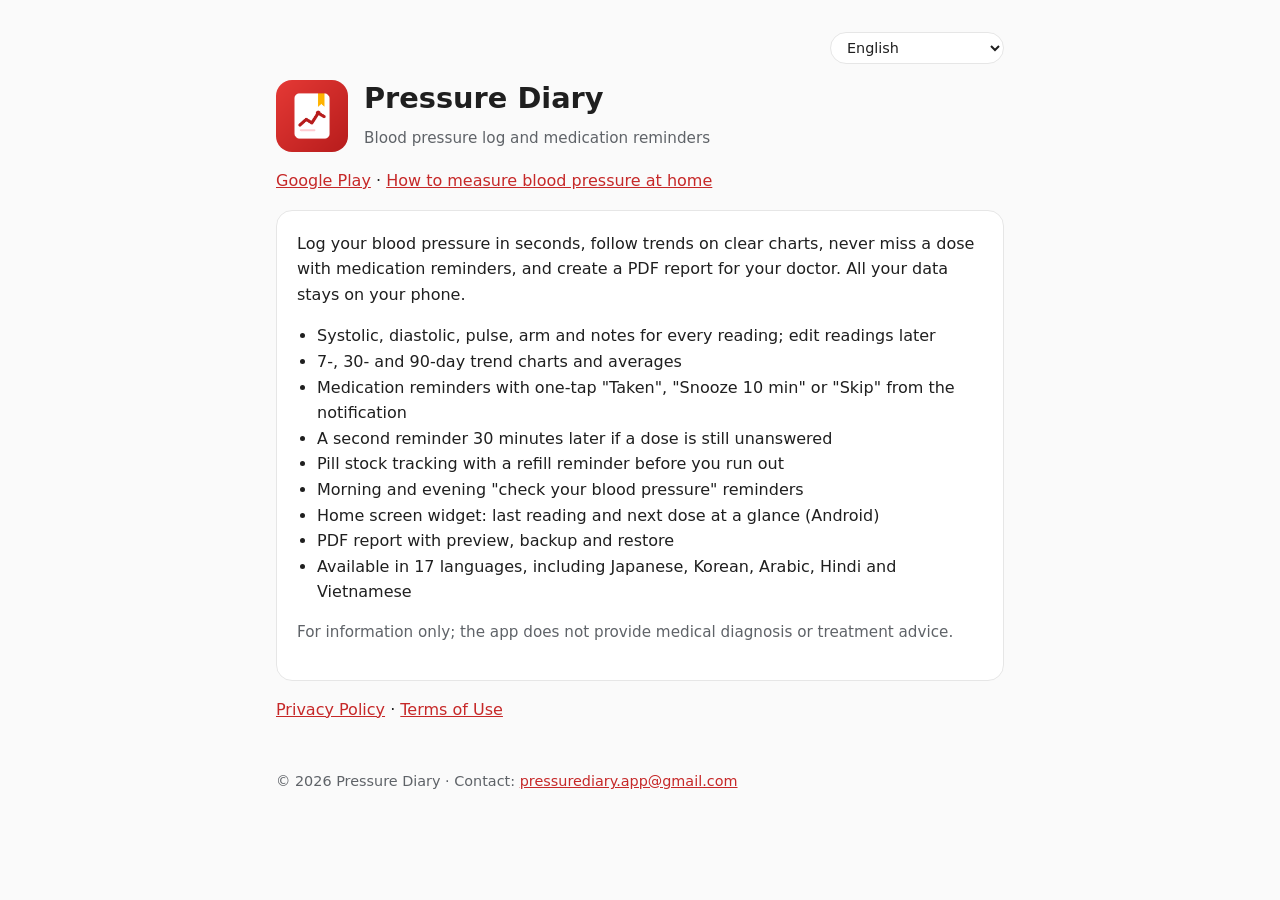
==== commit a55f488d: "Add EN and DE home blood pressure guides, Play link, sitemap Co-Authored-By: Claude Opus 5.5 <norepl" ====
--- a/index.html
+++ b/index.html
@@ -72,6 +72,10 @@
     </div>
   </div>
 
+  <p><a href="https://play.google.com/store/apps/details?id=com.kaanonur.pressurediary">Google Play</a>
+    <span data-lang="en">· <a href="en/how-to-measure-blood-pressure-at-home.html">How to measure blood pressure at home</a></span>
+    <span data-lang="de">· <a href="de/blutdruck-zuhause-richtig-messen.html">Blutdruck zu Hause richtig messen</a></span></p>
+
   <div class="card" data-lang="tr">
     <p style="margin-top:0">Tansiyon ölçümlerini saniyeler içinde kaydet, grafiklerle takip et, ilaçlarını zamanında hatırla ve doktorun için PDF rapor hazırla.
       Tüm verilerin yalnızca telefonunda saklanır.</p>
